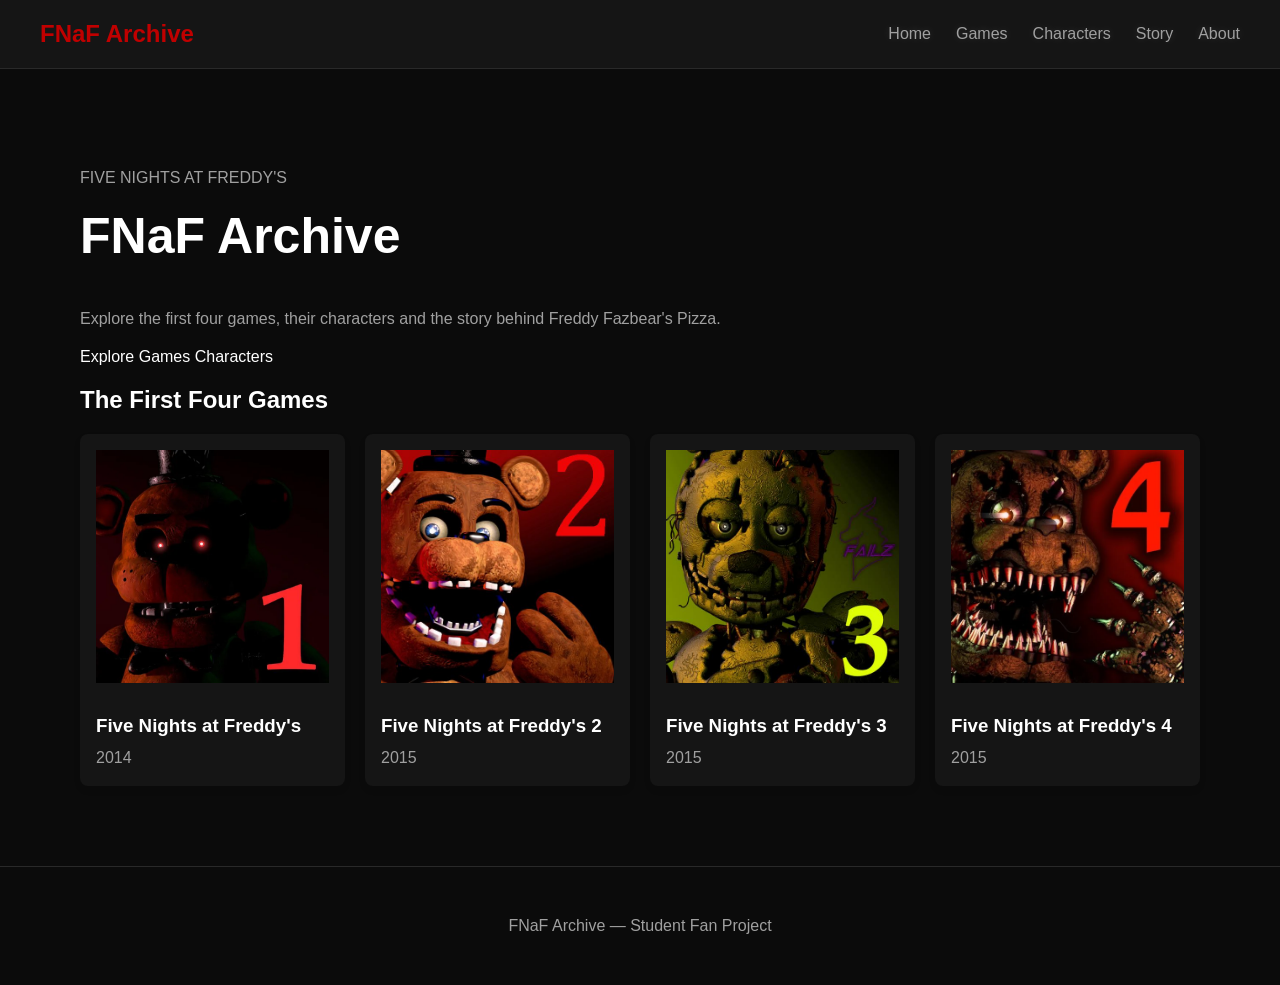
==== index.html @ 3f9125b4 "refactor: reorganize project structure and improve navigation" ====
<!DOCTYPE html>
<html lang="en">
<head>
    <meta charset="UTF-8">
    <meta name="viewport" content="width=device-width, initial-scale=1.0">
    <link rel="stylesheet" href="css/style.css">
    <link rel="stylesheet" href="https://fonts.googleapis.com/css2?family=Material+Symbols+Outlined" />
    <title>FNaF Archive</title>
</head>
<body>
    <header>
        <a href="index.html">
            FNaF Archive
        </a>
        <button class="menu-toggle" type="button"
                aria-label="Открыть меню"
                aria-expanded="false">
            <span class="material-symbols-outlined">menu</span>
        </button>
        <nav>
            <a href="index.html">Home</a>
            <a href="games.html">Games</a>
            <a href="characters.html">Characters</a>
            <a href="story.html">Story</a>
            <a href="about.html">About</a>
        </nav>
    </header>
    <main>
            <section class="hero">
            <p class="hero-label">
                FIVE NIGHTS AT FREDDY'S
            </p>
            <h1>
                FNaF Archive
            </h1>
            <p class="hero-description">
            Explore the first four games, their characters and the story behind Freddy Fazbear's Pizza.
            </p>
            <div class="hero-buttons">
                <a href="games.html" class="button">
                    Explore Games
                </a>
                <a href="characters.html" class="button button-secondary">
                    Characters
                </a>
            </div>
            </section>
            <section class="features-games">
                <h2>
                    The First Four Games
                </h2>
                <div class="game-grid">
                    <article class="game-card">
                        <img src="assets/images/fnaf1.png" alt="Five Nights at Freddy's">
                        <h3>Five Nights at Freddy's</h3>
                        <p>2014</p>
                    </article>
                    <article class="game-card">
                        <img src="assets/images/fnaf2.png" alt="Five Nights at Freddy's 2">
                        <h3>Five Nights at Freddy's 2</h3>
                        <p>2015</p>
                    </article>
                    <article class="game-card">
                        <img src="assets/images/fnaf3.png" alt="Five Nights at Freddy's 3">
                        <h3>Five Nights at Freddy's 3</h3>
                        <p>2015</p>
                    </article>
                    <article class="game-card">
                        <img src="assets/images/fnaf4.png" alt="Five Nights at Freddy's 4">
                        <h3>Five Nights at Freddy's 4</h3>
                        <p>2015</p>
                    </article>
                </div>
            </section>
        </main>
    <footer>
        <p>
            FNaF Archive — Student Fan Project
        </p>
    </footer>
<script src="js/script.js"></script>
</body>
    </html>
---- css/style.css ----
:root {
    --color-background: #0B0B0B;
    --color-card: #151515;
    --color-accent: #C00000;
    --color-text: #FFFFFF;
    --color-muted: #A0A0A0;
}
* {
    box-sizing: border-box;
}
body {
    margin: 0;
    background-color: var(--color-background);
    color: var(--color-text);
    font-family: Arial, Helvetica, sans-serif;
}

.menu-toggle {
    display: none;
    background: none;
    border: none;
    color: var(--color-text);
    cursor: pointer;
}

.menu-toggle .material-symbols-outlined {
    font-size: 32px;
}

a {
    color: inherit;
    text-decoration: none;
}

header {
    background-color: var(--color-card);
    border-bottom: 1px solid #292929;
    padding: 20px 40px;
    display: flex;
    align-items: center;
    justify-content: space-between;

}
header > a {
    font-size: 24px;
    font-weight: bold;
    color: var(--color-accent);
}
nav {
    display: flex;
    gap: 25px;
    flex-wrap: wrap;
}
nav a{
    color: var(--color-muted);
    text-decoration: none;
    text-shadow: 0 0 8px rgba(255, 255, 255, 0.15);
    transition: color 0.5s ease, text-shadow 0.2s ease;
}
nav a:hover {
    color: var(--color-text);
    text-shadow: 0 0 10px rgba(255, 255, 255, 0.35);
}
main {
    max-width: 1200px;
    margin: 0 auto;
    padding: 80px 40px;
}
h1 {
    margin-top: 0;
    font-size: 50px;
}
p {
    color: var(--color-muted);
    line-height: 1.6;
}
footer {
    border-top: 1px solid #292929;
    padding: 30px 40px;
    text-align: center;
}
/* Game Cards */

.game-card {
    background-color: var(--color-card);
    border-radius: 8px;
    overflow: hidden;
    box-shadow: 0 4px 6px rgba(0, 0, 0, 0.1);
    transition: transform 0.3s ease, box-shadow 0.3s ease;
}
.game-grid {
    display: grid;
    grid-template-columns: repeat(4, minmax(0, 1fr));
    gap: 20px;
}

.game-card img {
    width: 100%;
    aspect-ratio: 1 / 1;
    object-fit: cover;
    object-position: center;
    display: block;
    padding: 16px;
}

.game-card:hover {
    transform: translateY(-5px);
    box-shadow: 0 8px 12px rgba(0, 0, 0, 0.2);
}

.game-card h3,
.game-card p {
   margin-left: 16px;
   margin-right: 16px;
}
.game-card h3 {
    margin-top: 16px;
    margin-bottom: 8px;
}
.game-card p {
    margin-top: 0;
    margin-bottom: 16px;
}



/* Планшеты и небольшие экраны */
@media (max-width: 900px) {
    .game-grid {
        grid-template-columns: repeat(2, minmax(0, 1fr));
    }
}

/* Телефоны */
@media (max-width: 600px) {
    header {
        position: relative;
        flex-wrap: wrap;
    }

    .menu-toggle {
        display: block;
    }


    nav {
        position: absolute;
        top: 100%;
        left: 0;
        z-index: 10;

        display: flex;
        flex-direction: column;
        align-items: flex-start;
        gap: 16px;

        width: 100%;
        padding: 20px;
        background-color: #151515;

        opacity: 0;
        visibility: hidden;
        transform: translateY(-15px);

        transition:
            opacity 0.4s ease,
            transform 0.4s ease,
            visibility 0s linear 0.4s;
    }

    nav.nav-open {
        opacity: 1;
        visibility: visible;
        transform: translateY(0);

        transition:
            opacity 0.4s ease,
            transform 0.4s ease,
            visibility 0s;
    }


    .game-card img {
        width: 60%;
        margin: 0 auto;
    }
}

/* Узкие телефоны */
@media (max-width: 480px) {
    .game-grid {
        grid-template-columns: 1fr;
    }
}


.menu-toggle .material-symbols-outlined {
    display: inline-block;
    font-size: 32px;
    transition: transform 0.3s ease;
}

.menu-toggle.is-open .material-symbols-outlined {
    transform: rotate(90deg);
}

@media (prefers-reduced-motion: reduce) {
    .menu-toggle .material-symbols-outlined,
    nav {
        transition: none;
    }
}


.menu-toggle {
    cursor: pointer;
    transition: transform 0.3s ease;
}

.menu-toggle.is-open {
    transform: rotate(90deg);
}

.menu-toggle .material-symbols-outlined {
    transition: color 0.3s ease;
}
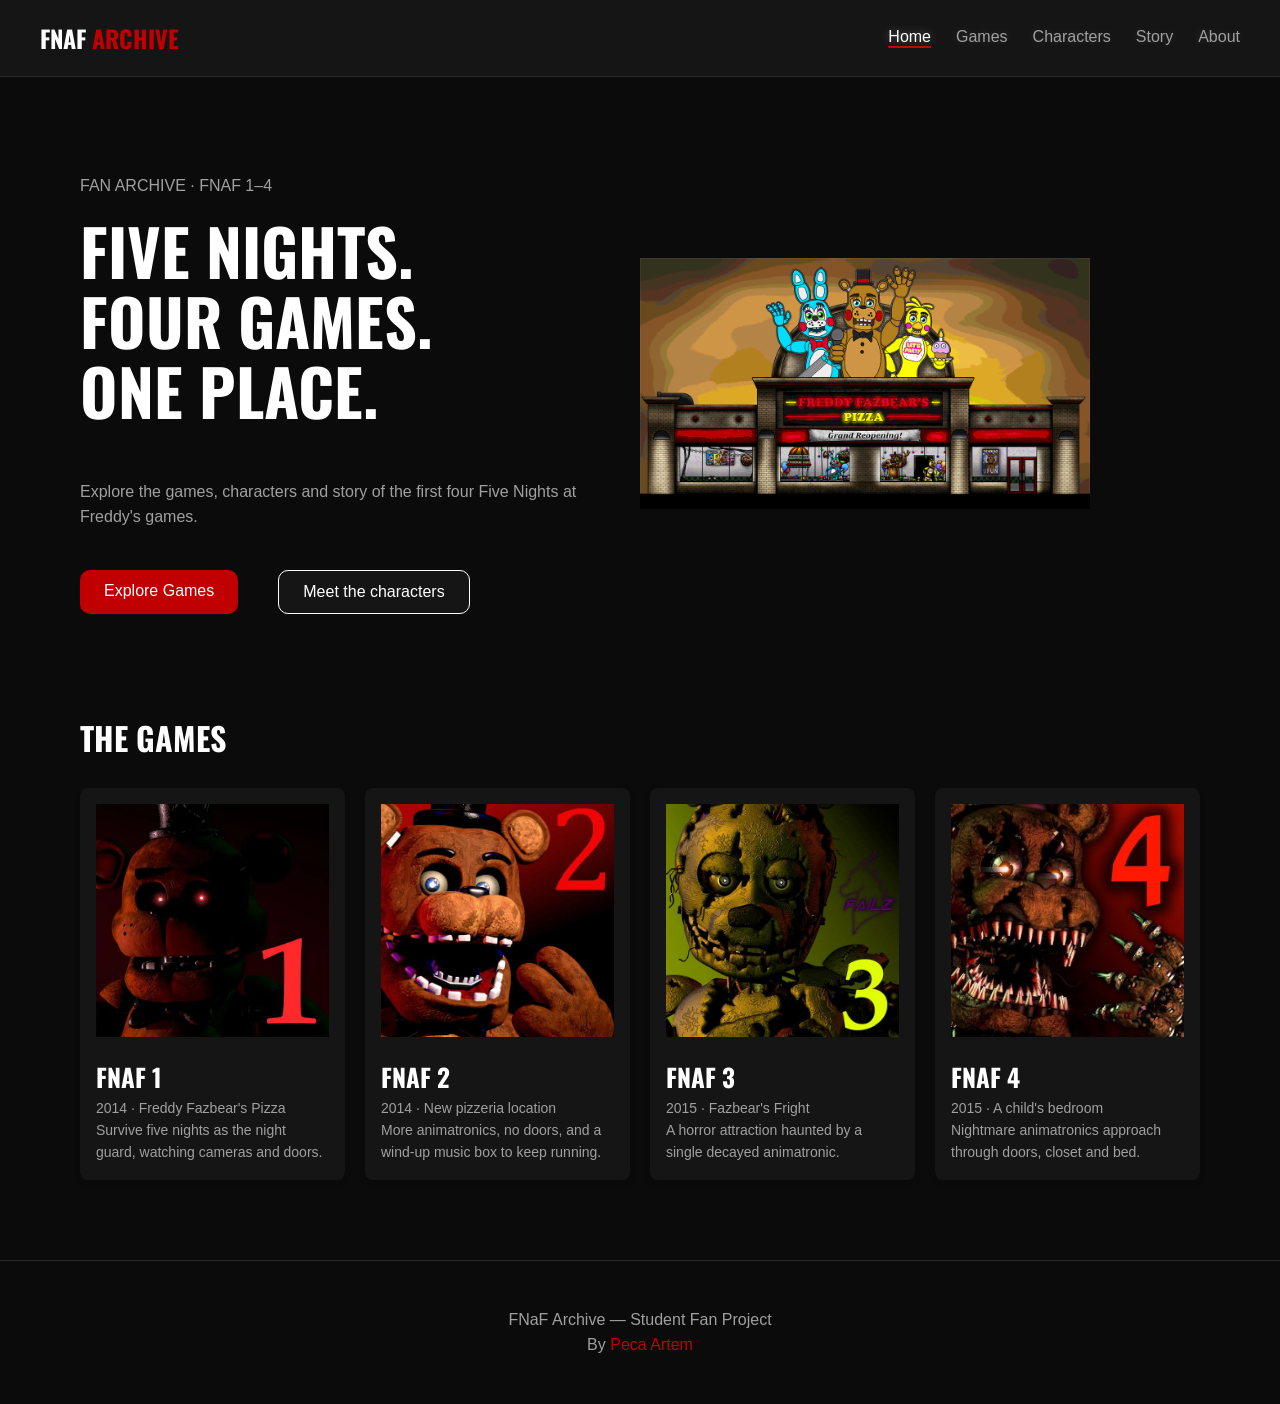
==== commit dc65241d: "Redesign homepage and improve responsive layout" ====
--- a/index.html
+++ b/index.html
@@ -4,13 +4,17 @@
     <meta charset="UTF-8">
     <meta name="viewport" content="width=device-width, initial-scale=1.0">
     <link rel="stylesheet" href="css/style.css">
+    <link rel="preconnect" href="https://fonts.googleapis.com">
+    <link rel="preconnect" href="https://fonts.gstatic.com" crossorigin>
     <link rel="stylesheet" href="https://fonts.googleapis.com/css2?family=Material+Symbols+Outlined" />
+
+    <link href="https://fonts.googleapis.com/css2?family=Oswald:wght@300;400;500;700&display=swap" rel="stylesheet">
     <title>FNaF Archive</title>
 </head>
 <body>
     <header>
         <a href="index.html">
-            FNaF Archive
+            FNaF <span class="red">Archive</span>
         </a>
         <button class="menu-toggle" type="button"
                 aria-label="Открыть меню"
@@ -18,7 +22,7 @@
             <span class="material-symbols-outlined">menu</span>
         </button>
         <nav>
-            <a href="index.html">Home</a>
+            <a href="index.html" class="active">Home</a>
             <a href="games.html">Games</a>
             <a href="characters.html">Characters</a>
             <a href="story.html">Story</a>
@@ -27,55 +31,59 @@
     </header>
     <main>
             <section class="hero">
+                <div class="hero-content">
             <p class="hero-label">
-                FIVE NIGHTS AT FREDDY'S
+                FAN ARCHIVE · FNAF 1–4
             </p>
             <h1>
-                FNaF Archive
+                Five nights. <br> Four games. <br> One place.
             </h1>
-            <p class="hero-description">
-            Explore the first four games, their characters and the story behind Freddy Fazbear's Pizza.
+            <p>
+            Explore the games, characters and story of the first four Five Nights at Freddy's games.
             </p>
             <div class="hero-buttons">
                 <a href="games.html" class="button">
                     Explore Games
                 </a>
                 <a href="characters.html" class="button button-secondary">
-                    Characters
+                    Meet the characters
                 </a>
+            </div>
+        </div>
+            <div class="hero-image">
+                <img src="assets/fnaf.gif" alt="Freddy Fazbear">
             </div>
             </section>
             <section class="features-games">
                 <h2>
-                    The First Four Games
+                    The Games
                 </h2>
                 <div class="game-grid">
                     <article class="game-card">
                         <img src="assets/images/fnaf1.png" alt="Five Nights at Freddy's">
-                        <h3>Five Nights at Freddy's</h3>
-                        <p>2014</p>
-                    </article>
+                        <h3>FNAF 1</h3>
+                        <p>2014 · Freddy Fazbear's Pizza <br>Survive five nights as the night guard, watching cameras and doors.</p>                    </article>
                     <article class="game-card">
                         <img src="assets/images/fnaf2.png" alt="Five Nights at Freddy's 2">
-                        <h3>Five Nights at Freddy's 2</h3>
-                        <p>2015</p>
+                        <h3>FNAF 2</h3>
+                        <p>2014 · New pizzeria location<br> More animatronics, no doors, and a wind-up music box to keep running.</p>
                     </article>
                     <article class="game-card">
                         <img src="assets/images/fnaf3.png" alt="Five Nights at Freddy's 3">
-                        <h3>Five Nights at Freddy's 3</h3>
-                        <p>2015</p>
+                        <h3>FNAF 3</h3>
+                        <p>2015 · Fazbear's Fright<br>A horror attraction haunted by a single decayed animatronic.</p>
                     </article>
                     <article class="game-card">
                         <img src="assets/images/fnaf4.png" alt="Five Nights at Freddy's 4">
-                        <h3>Five Nights at Freddy's 4</h3>
-                        <p>2015</p>
+                        <h3>FNAF 4</h3>
+                        <p>2015 · A child's bedroom<br>Nightmare animatronics approach through doors, closet and bed.</p>
                     </article>
                 </div>
             </section>
         </main>
     <footer>
         <p>
-            FNaF Archive — Student Fan Project
+            FNaF Archive — Student Fan Project <br> By <a href="https://github.com/PecaArtem/pdaw-2026" target="_blank"><span class="red">Peca Artem</span></a>
         </p>
     </footer>
 <script src="js/script.js"></script>
--- a/css/style.css
+++ b/css/style.css
@@ -30,6 +30,7 @@
 a {
     color: inherit;
     text-decoration: none;
+
 }
 
 header {
@@ -44,6 +45,11 @@
 header > a {
     font-size: 24px;
     font-weight: bold;
+    color: var(--color-text);
+    font-family: "Oswald", sans-serif;
+    text-transform: uppercase;
+}
+.red {
     color: var(--color-accent);
 }
 nav {
@@ -57,9 +63,21 @@
     text-shadow: 0 0 8px rgba(255, 255, 255, 0.15);
     transition: color 0.5s ease, text-shadow 0.2s ease;
 }
-nav a:hover {
+nav a::after {
+    content: "";
+    display: block;
+    width: 0;
+    height: 2px;
+    background: var(--color-accent);
+    transition: width 0.3s;
+}
+nav a:hover, nav a.active {
     color: var(--color-text);
     text-shadow: 0 0 10px rgba(255, 255, 255, 0.35);
+}
+nav a:hover::after,
+nav a.active::after {
+    width: 100%;
 }
 main {
     max-width: 1200px;
@@ -68,18 +86,61 @@
 }
 h1 {
     margin-top: 0;
-    font-size: 50px;
+    font-size: 64px;
+    text-transform: uppercase;
+    font-family: "Oswald", sans-serif;
+    color: var(--color-text);
+    line-height: 1.1;
+}
+h2 {
+    margin-top: 100px;
+    font-size: 32px;
+    text-transform: uppercase;
+    font-family: "Oswald", sans-serif;
 }
 p {
     color: var(--color-muted);
     line-height: 1.6;
 }
+
+div.hero-buttons {
+    margin-top: 40px;
+    display: flex;
+    gap: 40px;
+}
+
+.button {
+    color: var(--color-text);
+    background-color: var(--color-accent);
+    border-radius: 10px ;
+    padding: 12px 24px;
+}
+
+.button.button-secondary {
+    background-color: var(--color-card);
+    border: 1px solid var(--color-text);
+}
+
+.hero {
+    display: flex;
+    align-items: center;
+    justify-content: space-between;
+}
+.hero-image img {
+    max-width: 450px;
+}
+.hero-content {
+    flex: 1;
+}
+.hero-image {
+    flex: 1;
+}
+
 footer {
     border-top: 1px solid #292929;
     padding: 30px 40px;
     text-align: center;
 }
-/* Game Cards */
 
 .game-card {
     background-color: var(--color-card);
@@ -114,25 +175,41 @@
    margin-right: 16px;
 }
 .game-card h3 {
-    margin-top: 16px;
-    margin-bottom: 8px;
+    margin-top: 5px;
+    margin-bottom: 2px;
+    font-size: 25px;
+    font-family: "Oswald", sans-serif;
 }
 .game-card p {
     margin-top: 0;
     margin-bottom: 16px;
-}
-
-
-
-/* Планшеты и небольшие экраны */
+    font-size: 14px;
+}
+
+
+
 @media (max-width: 900px) {
+    h1 {
+        font-size: 48px ;
+    }
     .game-grid {
         grid-template-columns: repeat(2, minmax(0, 1fr));
     }
-}
-
-/* Телефоны */
+    .hero-buttons {
+        flex-direction: column;
+    }
+}
+
 @media (max-width: 600px) {
+    h1 {
+        font-size: 48px;
+    }
+    .hero-label {
+        display: none;
+    }
+    .hero-buttons {
+        flex-direction: column;
+    }
     header {
         position: relative;
         flex-wrap: wrap;
@@ -184,10 +261,32 @@
         width: 60%;
         margin: 0 auto;
     }
-}
-
-/* Узкие телефоны */
+    .hero {
+    flex-direction: column;
+    }
+    .hero-image {
+        width: 100%;
+        margin-top: 50px;
+        display: flex;
+        justify-content: center;
+    }
+    .hero-image img {
+    width: 99%;
+    display: block;
+    justify-content: center;
+    }
+}
+
 @media (max-width: 480px) {
+    h1 {
+        font-size: 48px;
+    }
+    .hero-label {
+        display: none;
+    }
+    .hero-buttons {
+        flex-direction: column;
+    }
     .game-grid {
         grid-template-columns: 1fr;
     }
@@ -198,6 +297,9 @@
     display: inline-block;
     font-size: 32px;
     transition: transform 0.3s ease;
+    padding: 5px;
+    border-radius: 8px;
+    border: 1px solid var(--color-text);
 }
 
 .menu-toggle.is-open .material-symbols-outlined {
